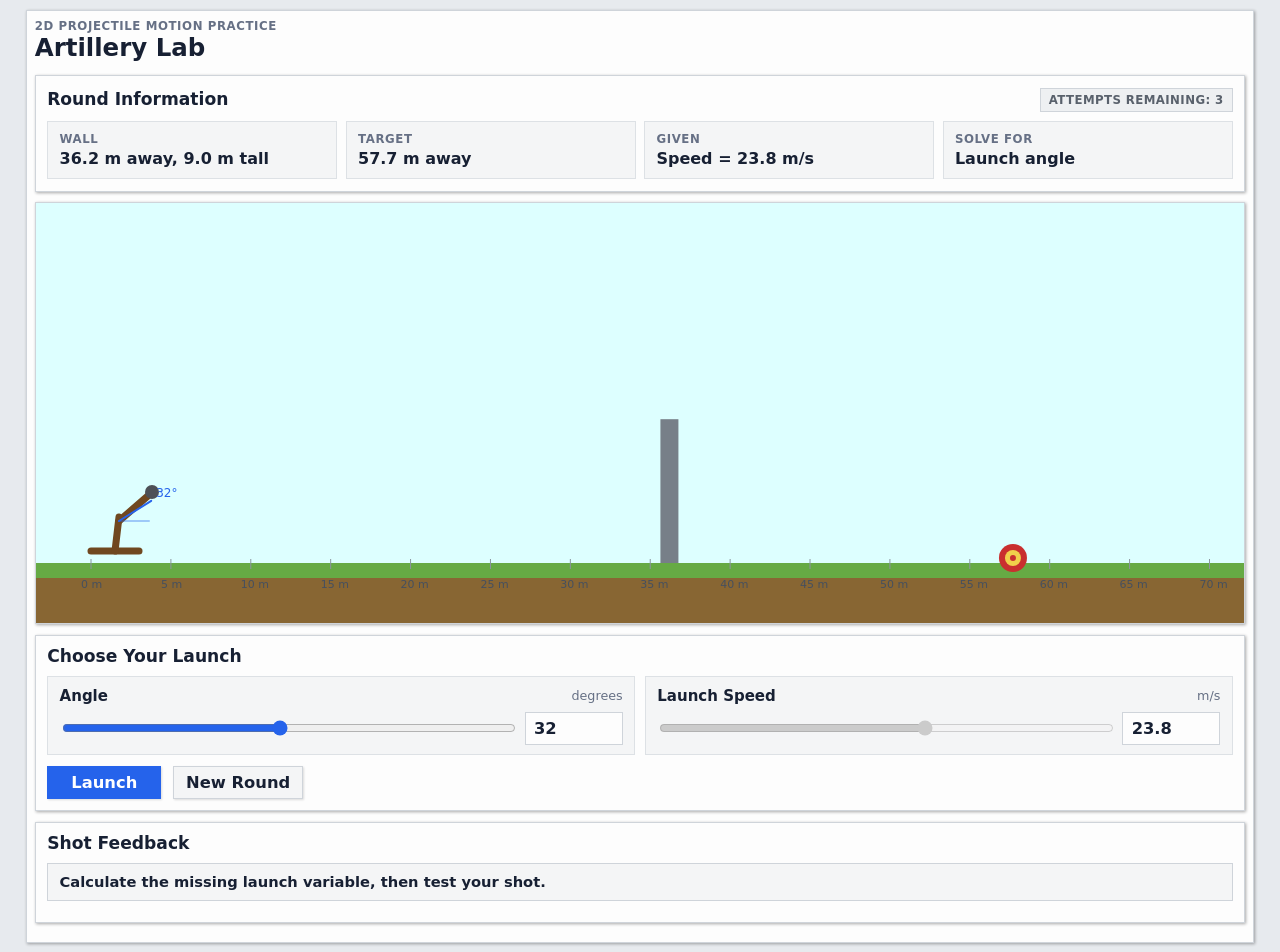
==== artillery/index.html @ 274bdea3 "artillery game" ====
<!doctype html>
<html lang="en">
  <head>
    <meta charset="UTF-8" />
    <meta name="viewport" content="width=device-width, initial-scale=1.0" />
    <title>Projectile Motion Artillery</title>
    <link rel="stylesheet" href="style.css" />
  </head>

  <body>
    <main class="game-shell">
      <header class="game-header">
        <div>
          <p class="eyebrow">2D Projectile Motion Practice</p>
          <h1>Artillery Lab</h1>
        </div>
      </header>

      <section class="scenario-panel">
        <div class="section-heading-row">
          <h2>Round Information</h2>
          <strong id="attemptsRemaining" class="attempt-badge">
            Attempts remaining: 3
          </strong>
        </div>

        <div class="scenario-grid">
          <div class="info-card">
            <span class="info-label">Wall</span>
            <strong id="wallInfo">—</strong>
          </div>

          <div class="info-card">
            <span class="info-label">Target</span>
            <strong id="targetInfo">—</strong>
          </div>

          <div class="info-card">
            <span class="info-label">Given</span>
            <strong id="givenInfo">—</strong>
          </div>

          <div class="info-card">
            <span class="info-label">Solve For</span>
            <strong id="solveInfo">—</strong>
          </div>
        </div>
      </section>

      <section class="canvas-panel">
        <canvas id="gameCanvas"></canvas>
      </section>

      <section class="controls-panel">
        <h2>Choose Your Launch</h2>

        <div class="controls-grid">
          <div class="control-group">
            <div class="control-label-row">
              <label for="angleInput">Angle</label>
              <span>degrees</span>
            </div>

            <div class="dual-control">
              <input id="angleSlider" type="range" min="20" max="70" step="1" />

              <input id="angleInput" type="number" min="20" max="70" step="1" />
            </div>
          </div>

          <div class="control-group">
            <div class="control-label-row">
              <label for="speedInput">Launch Speed</label>
              <span>m/s</span>
            </div>

            <div class="dual-control">
              <input
                id="speedSlider"
                type="range"
                min="15"
                max="30"
                step="0.1"
              />

              <input
                id="speedInput"
                type="number"
                min="15"
                max="30"
                step="0.1"
              />
            </div>
          </div>
        </div>

        <div class="action-row">
          <button id="launchButton" class="button button-primary" type="button">
            Launch
          </button>

          <button
            id="newRoundButton"
            class="button button-secondary"
            type="button"
          >
            New Round
          </button>

          <p id="validationMessage" class="validation-message"></p>
        </div>
      </section>

      <section class="feedback-panel">
        <h2>Shot Feedback</h2>

        <div id="statusMessage" class="status-message status-neutral">
          Read the scenario, calculate your shot, then launch.
        </div>

        <div id="shotSummary" class="summary-list">
          <p class="summary-placeholder"></p>
        </div>
      </section>
    </main>

    <script src="script.js"></script>
  </body>
</html>
---- artillery/style.css ----
:root {
  --shadow: 1px 1px 3px #0005;

  --primary: #2563eb;
  --secondary: #e7eaee;

  --bg: #fdfdfd;
  --alt-bg: #f4f5f6;
  --text: #172033;
  --muted: #667085;
  --border: #cfd4da;

  --success: #15803d;
  --success-bg: #eaf7ee;

  --danger: #b42318;
  --danger-bg: #fbeceb;

  --warning: #8a6100;
  --warning-bg: #fff6db;
}

*,
*::before,
*::after {
  box-sizing: border-box;
}

html,
body {
  max-width: 100%;
  cursor: default;
  caret-color: transparent;
}

html {
  overflow-x: hidden;
  font-size: 102%;
  background: var(--secondary);
}

body {
  width: 96vw;
  max-width: 110rem;
  min-width: 320px;
  margin: 0.6rem auto;
  padding: 0.5rem;

  color: var(--text);
  background: var(--bg);
  border: 1px solid var(--border);
  box-shadow: var(--shadow);

  font-family:
    "Aileron",
    system-ui,
    -apple-system,
    BlinkMacSystemFont,
    "Segoe UI",
    sans-serif;

  line-height: 1.2;

  -webkit-font-smoothing: antialiased;
  -moz-osx-font-smoothing: grayscale;
}

button,
input {
  font: inherit;
}

button {
  cursor: pointer;
}

/* ---------- MAIN LAYOUT ---------- */

.game-shell {
  width: 100%;
  margin: 0;
}

/* ---------- PAGE HEADER ---------- */

.game-header {
  display: flex;
  align-items: center;
  justify-content: space-between;
  gap: 0.8rem;

  margin-bottom: 0.65rem;
}

.eyebrow {
  margin: 0 0 0.15rem;

  color: var(--muted);

  font-size: 0.72rem;
  font-weight: 700;
  letter-spacing: 0.05em;
  text-transform: uppercase;
}

h1 {
  margin: 0.15rem 0;

  font-size: 1.5rem;
  font-weight: 600;
  line-height: 1.1;
}

h2 {
  margin: 0;

  font-size: 1.05rem;
  font-weight: 600;
  line-height: 1.15;
}

p {
  margin-top: 0;
}

/* ---------- PANELS ---------- */

.scenario-panel,
.controls-panel,
.feedback-panel,
.canvas-panel {
  margin-bottom: 0.65rem;

  background: var(--bg);
  border: 1px solid var(--border);
  box-shadow: var(--shadow);
}

.scenario-panel,
.controls-panel,
.feedback-panel {
  padding: 0.7rem;
}

.section-heading-row {
  display: flex;
  align-items: center;
  justify-content: space-between;
  gap: 0.7rem;

  margin-bottom: 0.55rem;
}

/* ---------- ROUND INFORMATION ---------- */

.scenario-grid {
  display: grid;
  grid-template-columns: repeat(4, minmax(0, 1fr));
  gap: 0.5rem;
}

.info-card {
  min-width: 0;
  padding: 0.6rem 0.7rem;

  background: var(--alt-bg);
  border: 1px solid #dde1e5;
}

.info-label {
  display: block;
  margin-bottom: 0.2rem;

  color: var(--muted);

  font-size: 0.72rem;
  font-weight: 700;
  letter-spacing: 0.05em;
  text-transform: uppercase;
}

.info-card strong {
  display: block;

  font-size: 0.98rem;
  font-weight: 600;
  font-variant-numeric: tabular-nums;
}

.attempt-badge {
  flex: 0 0 auto;

  padding: 0.25rem 0.5rem;

  color: #59616c;
  background: #eef0f2;
  border: 1px solid var(--border);

  font-size: 0.72rem;
  font-weight: 700;
  letter-spacing: 0.035em;
  text-transform: uppercase;
  white-space: nowrap;
}

/* ---------- GAME CANVAS ---------- */

.canvas-panel {
  overflow: hidden;
}

#gameCanvas {
  display: block;

  width: 100%;
  height: 420px;

  background: #eef7ff;

  user-select: none;
  -webkit-user-select: none;
  touch-action: none;
}

/* ---------- CONTROLS ---------- */

.controls-panel h2 {
  margin-bottom: 0.55rem;
}

.controls-grid {
  display: grid;
  grid-template-columns: repeat(2, minmax(0, 1fr));
  gap: 0.6rem;
}

.control-group {
  min-width: 0;

  padding: 0.6rem 0.7rem;

  background: var(--alt-bg);
  border: 1px solid #dde1e5;
}

.control-label-row {
  display: flex;
  align-items: center;
  justify-content: space-between;
  gap: 0.6rem;

  margin-bottom: 0.45rem;
}

.control-label-row label {
  font-size: 0.92rem;
  font-weight: 600;
}

.control-label-row span {
  color: var(--muted);

  font-size: 0.78rem;
}

.dual-control {
  display: grid;
  grid-template-columns: minmax(100px, 1fr) 6rem;
  gap: 0.65rem;
  align-items: center;
}

input[type="range"] {
  width: 100%;

  cursor: ew-resize;
  accent-color: var(--primary);
}

input[type="number"] {
  width: 100%;
  min-height: 2rem;

  padding: 0.3rem 0.5rem;

  color: var(--text);
  background: var(--bg);

  border: 1px solid var(--border);

  font-weight: 600;
  font-variant-numeric: tabular-nums;
}

input[type="number"]:hover {
  border-color: #aeb5bd;
}

input:focus-visible,
button:focus-visible {
  outline: 2px solid var(--primary);
  outline-offset: 2px;
}

/* ---------- BUTTONS ---------- */

.action-row {
  display: flex;
  align-items: center;
  gap: 0.7rem;

  margin-top: 0.65rem;
}

.button {
  min-height: 2rem;

  padding: 0.35rem 0.75rem;

  color: var(--text);
  background: var(--bg);

  border: 1px solid var(--border);
  box-shadow: 1px 1px 2px #0002;

  font-weight: 600;

  transition:
    background 0.15s ease-in-out,
    color 0.15s ease-in-out,
    border-color 0.15s ease-in-out;
}

.button:hover:not(:disabled) {
  background: #e9ebee;
  border-color: #aeb5bd;
}

.button:active:not(:disabled) {
  box-shadow: none;
  transform: translate(1px, 1px);
}

.button:disabled {
  cursor: not-allowed;
  opacity: 0.45;
}

.button-primary {
  min-width: 7rem;

  color: #fff;
  background: var(--primary);
  border-color: var(--primary);
}

.button-primary:hover:not(:disabled) {
  color: #fff;
  background: #1d4ed8;
  border-color: #1d4ed8;
}

.button-secondary {
  background: var(--alt-bg);
}

.validation-message {
  min-height: 1.2rem;
  margin: 0;

  color: var(--danger);

  font-size: 0.84rem;
  font-weight: 600;
}

/* ---------- FEEDBACK ---------- */

.feedback-panel h2 {
  margin-bottom: 0.55rem;
}

.status-message {
  margin-bottom: 0.6rem;
  padding: 0.55rem 0.7rem;

  border: 1px solid var(--border);

  font-size: 0.9rem;
  font-weight: 600;
}

.status-neutral {
  color: var(--text);
  background: var(--alt-bg);
}

.status-hit {
  color: var(--success);
  background: var(--success-bg);
  border-color: #9fdbb3;
}

.status-miss {
  color: var(--danger);
  background: var(--danger-bg);
  border-color: #efb7b2;
}

.status-ready {
  color: var(--warning);
  background: var(--warning-bg);
  border-color: #e6cf85;
}

/* ---------- SHOT SUMMARY ---------- */

.summary-list {
  display: grid;
  gap: 0.5rem;
}

.summary-card {
  display: grid;
  grid-template-columns:
    minmax(72px, 0.7fr)
    repeat(7, minmax(80px, 1fr));

  gap: 0.35rem;

  padding: 0.55rem;

  background: var(--alt-bg);
  border: 1px solid #dde1e5;
}

.summary-cell {
  min-width: 0;

  padding: 0.35rem 0.45rem;

  background: var(--bg);
  border: 1px solid #e2e5e9;
}

.summary-cell span {
  display: block;
  margin-bottom: 0.15rem;

  color: var(--muted);

  font-size: 0.66rem;
  font-weight: 700;
  letter-spacing: 0.04em;
  text-transform: uppercase;
}

.summary-cell strong {
  display: block;

  font-size: 0.85rem;
  font-weight: 600;
  font-variant-numeric: tabular-nums;

  overflow-wrap: anywhere;
}

.summary-result {
  font-size: 0.9rem !important;
}

.summary-placeholder {
  margin: 0;

  color: var(--muted);

  font-size: 0.84rem;
}

/* ---------- RESPONSIVE ---------- */

@media (max-width: 1000px) {
  body {
    width: 95vw;
  }

  .scenario-grid {
    grid-template-columns: repeat(2, minmax(0, 1fr));
  }

  .summary-card {
    grid-template-columns: repeat(4, minmax(0, 1fr));
  }
}

@media (max-width: 680px) {
  body {
    width: 100%;
    margin: 0;
    padding: 0.8rem;

    border-left: 0;
    border-right: 0;
  }

  .game-header,
  .section-heading-row {
    align-items: flex-start;
  }

  h1 {
    font-size: 1.55rem;
  }

  .attempt-badge {
    white-space: normal;
    text-align: right;
  }

  .scenario-grid,
  .controls-grid {
    grid-template-columns: 1fr;
  }

  .dual-control {
    grid-template-columns: minmax(0, 1fr) 5.5rem;
  }

  #gameCanvas {
    height: 350px;
  }

  .summary-card {
    grid-template-columns: repeat(2, minmax(0, 1fr));
  }

  .action-row {
    align-items: stretch;
    flex-direction: column;
  }

  .button {
    width: 100%;
  }
}
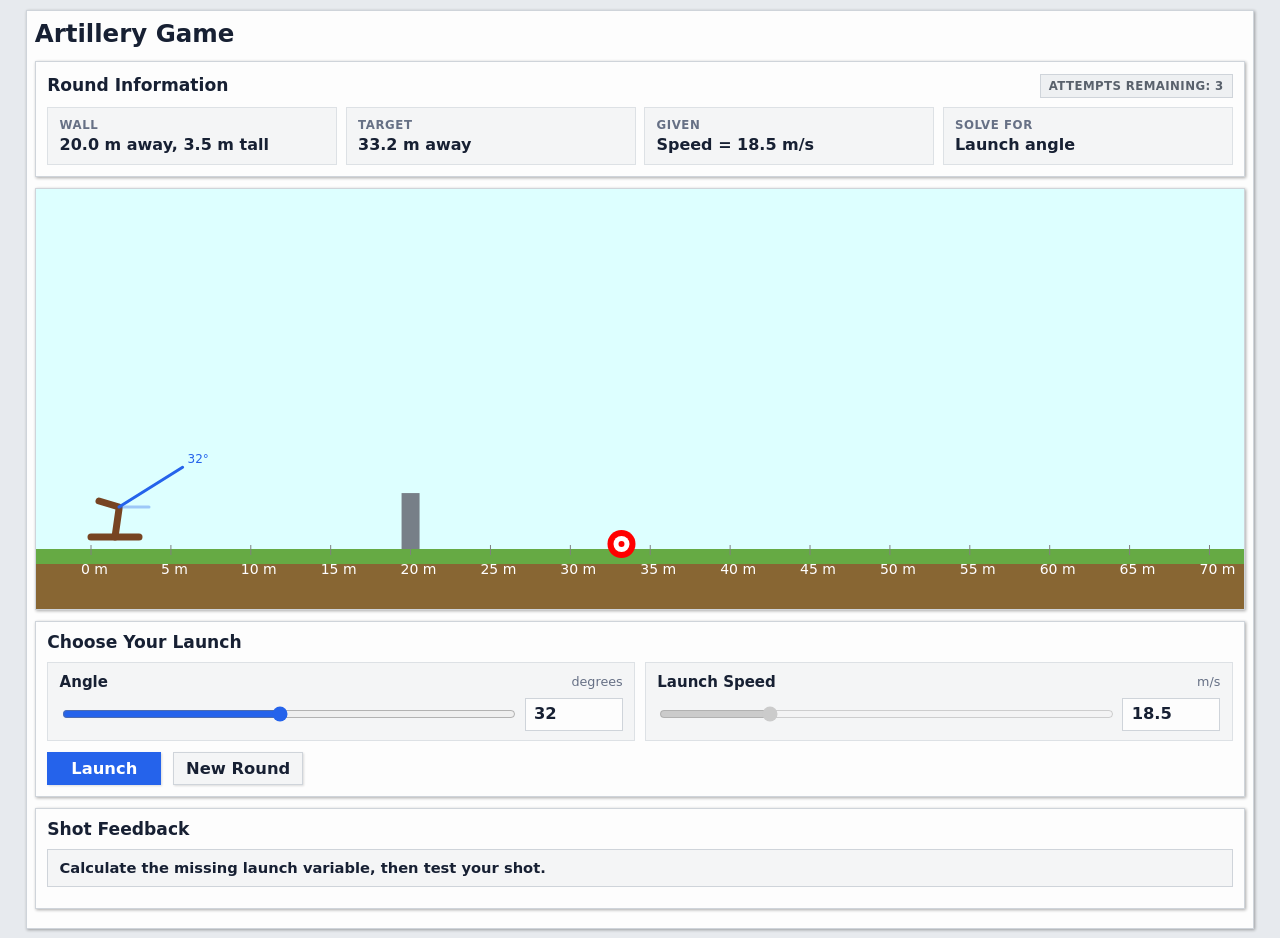
==== commit 7b48d0ef: "artillery game" ====
--- a/artillery/index.html
+++ b/artillery/index.html
@@ -11,8 +11,7 @@
     <main class="game-shell">
       <header class="game-header">
         <div>
-          <p class="eyebrow">2D Projectile Motion Practice</p>
-          <h1>Artillery Lab</h1>
+          <h1>Artillery Game</h1>
         </div>
       </header>
 
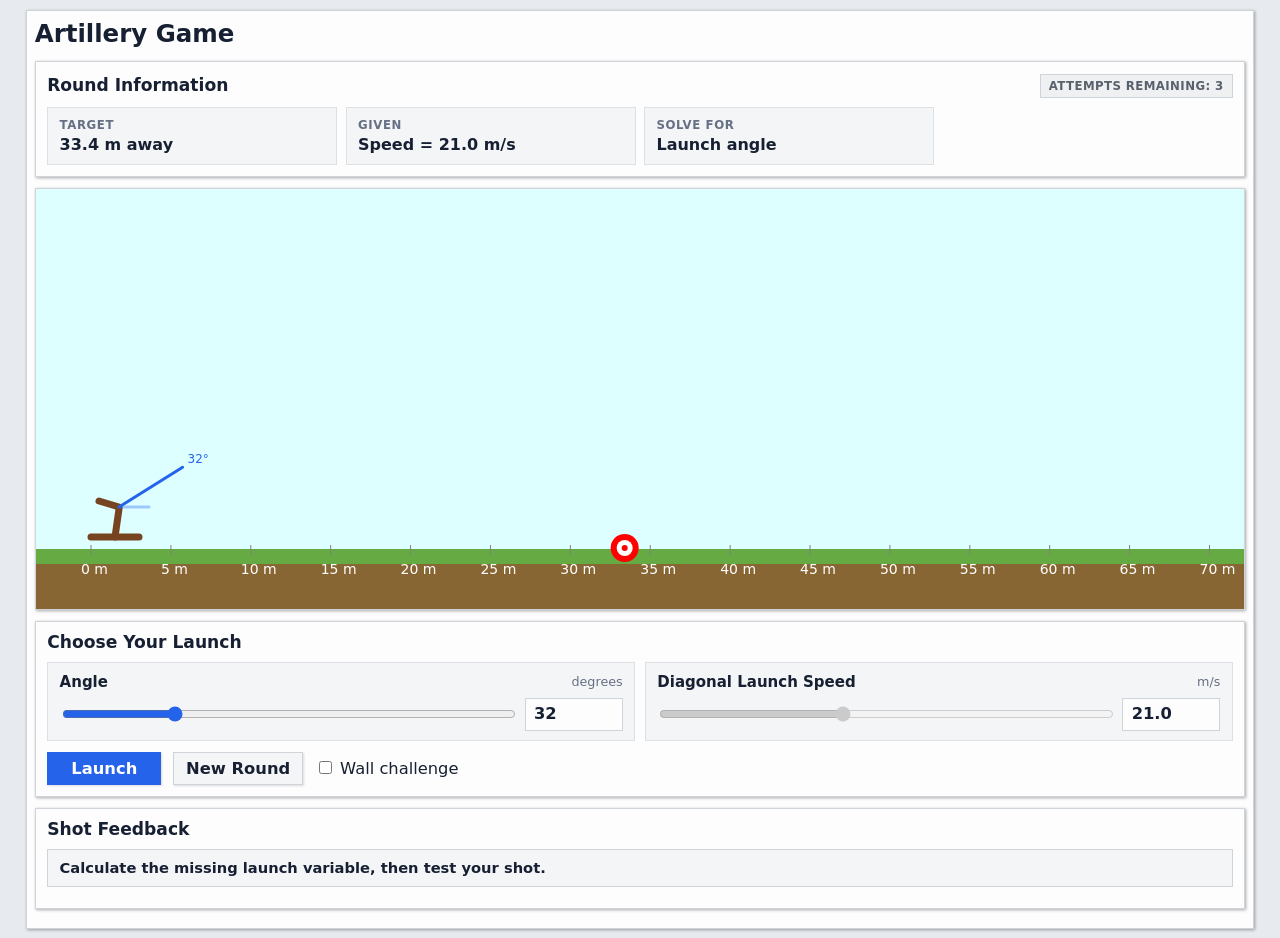
==== commit b9b2afb3: "artillery game" ====
--- a/artillery/index.html
+++ b/artillery/index.html
@@ -10,25 +10,19 @@
   <body>
     <main class="game-shell">
       <header class="game-header">
-        <div>
-          <h1>Artillery Game</h1>
-        </div>
+        <h1>Artillery Game</h1>
       </header>
 
       <section class="scenario-panel">
         <div class="section-heading-row">
           <h2>Round Information</h2>
+
           <strong id="attemptsRemaining" class="attempt-badge">
             Attempts remaining: 3
           </strong>
         </div>
 
         <div class="scenario-grid">
-          <div class="info-card">
-            <span class="info-label">Wall</span>
-            <strong id="wallInfo">—</strong>
-          </div>
-
           <div class="info-card">
             <span class="info-label">Target</span>
             <strong id="targetInfo">—</strong>
@@ -42,6 +36,11 @@
           <div class="info-card">
             <span class="info-label">Solve For</span>
             <strong id="solveInfo">—</strong>
+          </div>
+
+          <div id="wallCard" class="info-card" hidden>
+            <span class="info-label">Wall</span>
+            <strong id="wallInfo">—</strong>
           </div>
         </div>
       </section>
@@ -69,7 +68,7 @@
 
           <div class="control-group">
             <div class="control-label-row">
-              <label for="speedInput">Launch Speed</label>
+              <label for="speedInput">Diagonal Launch Speed</label>
               <span>m/s</span>
             </div>
 
@@ -106,6 +105,11 @@
             New Round
           </button>
 
+          <label>
+            <input id="wallToggle" type="checkbox" />
+            Wall challenge
+          </label>
+
           <p id="validationMessage" class="validation-message"></p>
         </div>
       </section>
@@ -114,7 +118,7 @@
         <h2>Shot Feedback</h2>
 
         <div id="statusMessage" class="status-message status-neutral">
-          Read the scenario, calculate your shot, then launch.
+          Calculate the missing launch variable, then test your shot.
         </div>
 
         <div id="shotSummary" class="summary-list">
